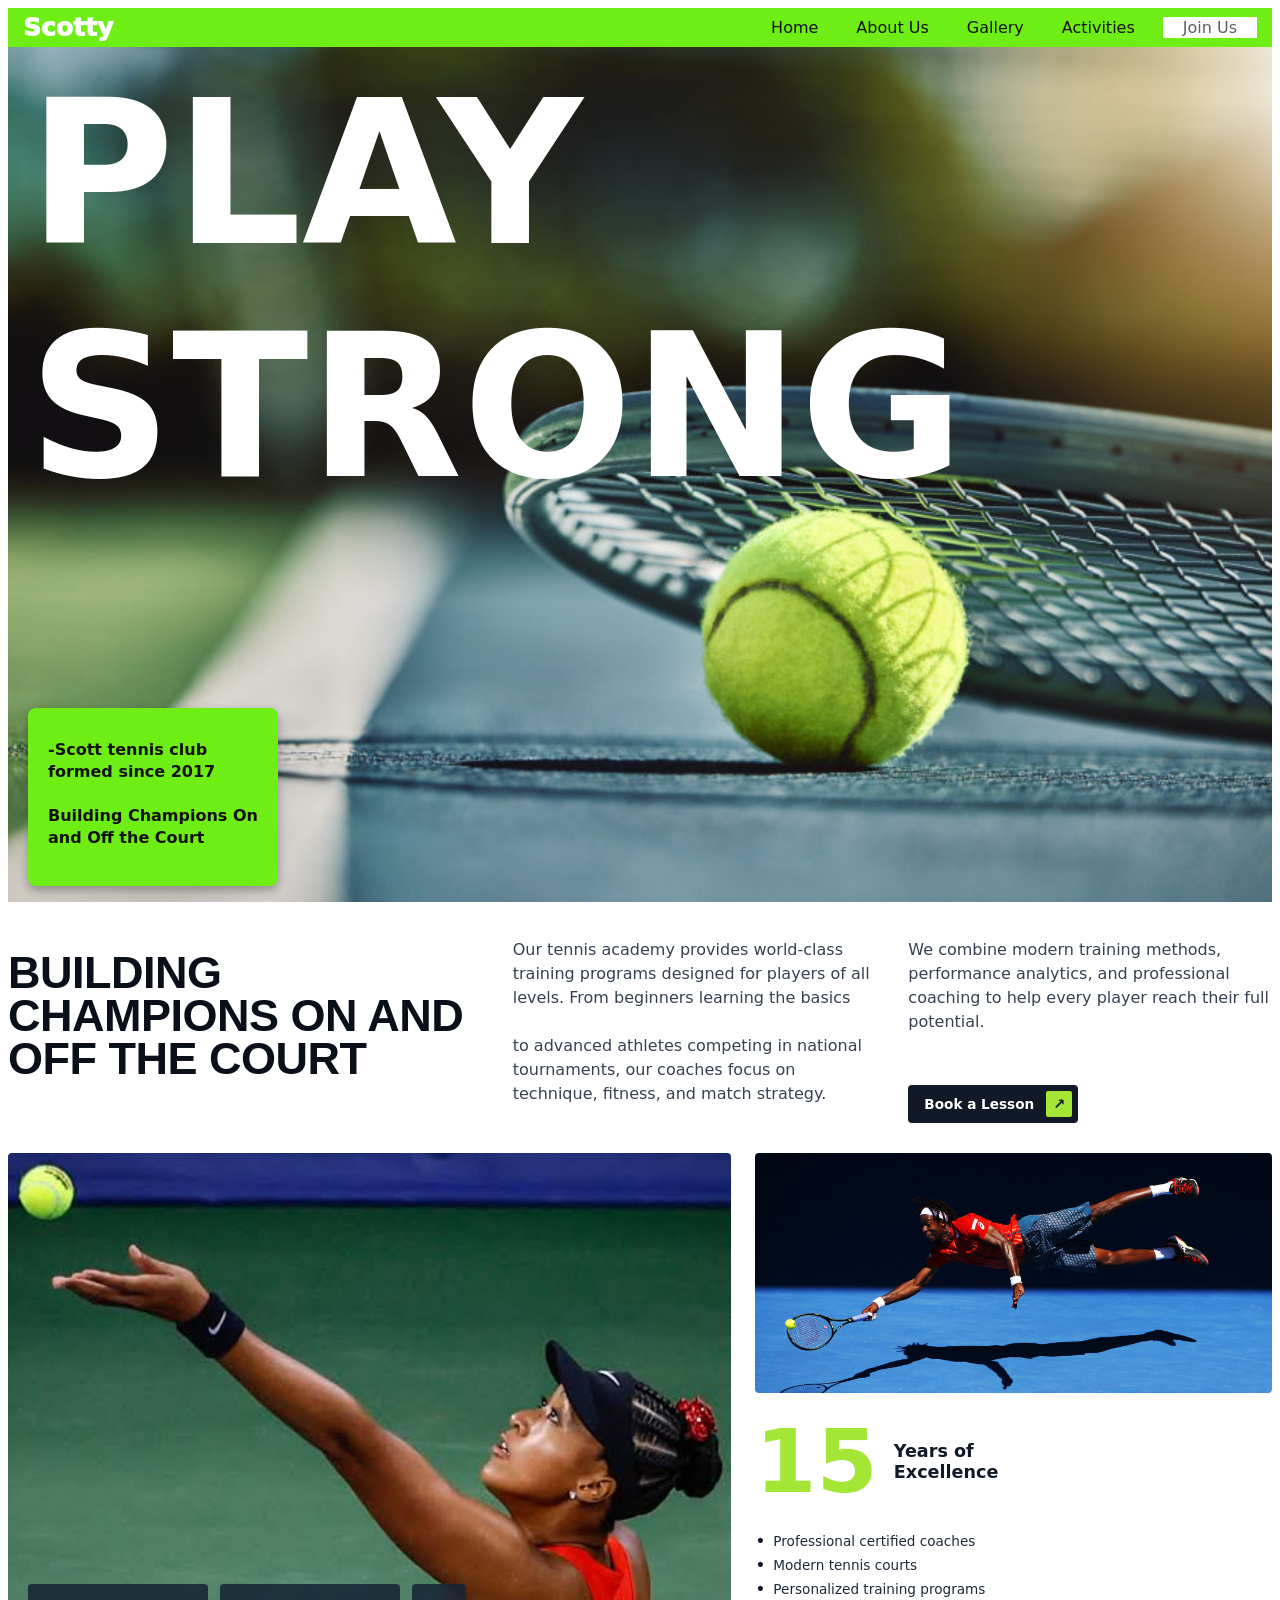
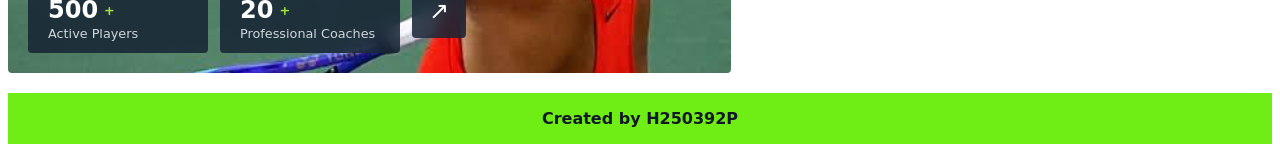
==== home.html @ 1ff8cc3b "modified" ====
<!DOCTYPE html>
<html lang="en">
<head>
    <meta charset="UTF-8">
    <meta name="viewport" content="width=device-width, initial-scale=1.0">
    <title>Tennis Mini Project</title>
    <link rel="stylesheet" href="style.css">
</head>
<body>
    <header class="site-header">
        <div class="brand">
            <span style="color: white;font-weight: 1000;font-size: 25px;">Scotty</span>
        </div>
        <nav class="nav">
            <a href="home.html">Home</a>
            <a href="/components/about.html">About Us</a>
            <a href="/components/gallery.html">Gallery</a>
            <a href="/components/activities.html">Activities</a>
            <a href="/components/join.html" style="background: white;color:#606060;padding: 1px 20px;">Join Us</a>
        </nav>
    </header>
    <section class="hero">
     <h1 style="font-size:200px;margin-top: 10px;">PLAY STRONG</h1><br>
    <div class="hero-div">
        <p>-Scott tennis club formed since 2017</p>
        <h4>Building Champions On and Off the Court</h4>
    </div>
    </section>

    <div class="container"> 
     
    
    <header class="header"> 
      <div class="title-column"> 
        <h1 class="main-title">BUILDING CHAMPIONS ON AND OFF THE COURT</h1> 
      </div> 
      <div class="text-column"> 
        <p style="font-size: medium;">Our tennis academy provides world-class training programs designed for players of 
all levels. From beginners learning the basics <br><br> to advanced athletes competing in national 
tournaments, our coaches focus on technique, fitness, and match strategy.</p> 
      </div> 
      <div class="cta-column"> 
        <p style="font-size: medium;">We combine modern training methods, performance analytics, and professional 
coaching to help every player reach their full potential.</p> <br>
        <a href="#" class="btn-cta"> 
          Book a Lesson 
          <span class="btn-icon">↗</span> 
        </a> 
      </div> 
    </header> 
 
   
    <main class="content-grid"> 
       
      <!-- Left Large Banner Card --> 
      <div class="main-card"> 
        <img 
src="/gallery/image2.jpeg" alt="Tennis Player Overhead Shot" class="main-img"> 
         
       
        <div class="overlay-stats"> 
          <div class="stat-badge"> 
            <div class="stat-number">500<span class="accent-symbol">+</span></div> 
            <div class="stat-label">Active Players</div> 
          </div> 
 
          <div class="stat-badge"> 
            <div class="stat-number">20<span class="accent-symbol">+</span></div> 
            <div class="stat-label">Professional Coaches</div> 
          </div> 
 
          <a href="#" class="arrow-badge" aria-label="Explore Details"> 
            ↗ 
          </a> 
        </div> 
      </div> 
 
    
      <div class="right-column"> 
         
      
        <div class="secondary-card"> 
          <img 
src="/gallery/image5.jpeg" alt="Male Tennis Player Action" class="secondary-img"> 
        </div> 
 
      
        <div class="info-card"> 
          <div class="experience-block"> 
            <span class="big-number">15</span> 
            <div class="experience-label"> 
              <span>Years of</span> 
              <span>Excellence</span> 
            </div> 
          </div> 
 
          <ul class="feature-list"> 
            <li>Professional certified coaches</li> 
            <li>Modern tennis courts</li> 
            <li>Personalized training programs</li> 
          </ul> 
        </div> 
 
      </div> 
 
    </main> 
 
  </div>
   <footer style="background: #6fee15 ;padding: 0.2px;">
    <p style="text-align: center;font-weight: bolder;">Created by H250392P</p>
   </footer>
</body>
</html>
---- style.css ----
*{box-sizing: border-box; }

body{
    font-family: system-ui, -apple-system, BlinkMacSystemFont, 'Segoe UI', Roboto, Oxygen, Ubuntu, Cantarell, 'Open Sans', 'Helvetica Neue', sans-serif;
    background: #FFFFFF;color: #111827;

.site-header{display:flex;justify-content: space-between;align-items: center;gap: 20px;padding: 5px 15px;background: #6fee15;position: sticky;top: 0;z-index: 50;}

.nav{display: flex;gap: 18px;align-items: center;}
.nav a{text-decoration: none;transition: all .18s;padding: 2px 10px;color: #111111;}
.nav a:hover{background: #E5E5E5;}
.nav a:active{background: #E4E6F1;}

.hero{
    background-image:url('gallery/tennis-ball-racket-and-court-ground-with-mockup-space-blurred-background-or-outdoor-sunshine.jpg');
    background-size: cover;background-position: center;background-repeat: no-repeat;height: 95vh;
    flex-direction: column;
    color: #FFFFFF;justify-content: space-between;display: flex;padding: 0 20px;
}
.hero-div{
    background:#6fee15;color: #111111;width: 250px;padding: 15px 20px;border-radius: 8px;box-shadow: 0 4px 10px rgba(0,0,0,0.3);
    font-weight:bold;line-height: 1.4;margin-bottom: 60px;
}

.container { 
   width: 100%; margin-bottom: 20px;margin-top: 20px;
} 
 

.header { 
  display: grid; grid-template-columns: 1.3fr 1fr 1fr; gap: 32px; margin-bottom: 30px; align-items: start; 
} 
 
.main-title { 
  font-family: 'Oswald', sans-serif; font-size: 45px; line-height: 0.95; font-weight: 700; text-transform: uppercase; color: #0b0f19; letter-spacing: -0.5px; 
} 
 
.text-column p,  
.cta-column p { 
  font-size: 0.85rem; line-height: 1.5; color: #374151; 
} 
 
.cta-column { 
  display: flex; flex-direction: column; align-items: flex-start; 
} 
 
.btn-cta { 
  display: inline-flex;  align-items: center;  gap: 12px;  background-color: #111827;color: #ffffff;text-decoration: none;font-size: 0.85rem;font-weight: 600;padding: 6px 6px 6px 16px;border-radius: 4px; 
  margin-top: 16px; 
  transition: background-color 0.2s ease; 
} 
 
.btn-cta:hover { 
  background-color: #1f2937; 
} 
 
.btn-icon { 
  background-color: #a3e635;color: #111827;width: 26px;height: 26px;display: flex;align-items: center; 
  justify-content: center;border-radius: 2px;font-size: 0.9rem;font-weight: bold; 
} 
 

.content-grid { 
  display: grid;grid-template-columns: 1.4fr 1fr;gap: 24px; 
} 
 
.main-card { 
  position: relative;width: 100%;height: 520px;border-radius: 4px;overflow: hidden; 
} 
 
.main-img { 
  width: 100%;height: 100%;object-fit: cover;object-position: center 20%; 
} 
 

.overlay-stats { 
  position: absolute;bottom: 20px;left: 20px;right: 20px;display: flex;gap: 12px; 
} 
 
.stat-badge { 
  background: rgba(22, 36, 52, 0.85);backdrop-filter: blur(8px); padding: 12px 20px;border-radius: 4px;color: #ffffff;min-width: 180px; 
} 
 
.stat-number { 
  font-size: 1.5rem;font-weight: 700;display: flex;align-items: center;gap: 6px; 
} 
 
.accent-symbol { 
  color: #a3e635;font-size: 0.8rem; 
} 
 
.stat-label { 
  font-size: 0.8rem;color: #d1d5db;margin-top: 2px; 
} 
 
.arrow-badge { 
  background: rgba(22, 36, 52, 0.85);backdrop-filter: blur(8px);color: #ffffff;width: 54px;height: 54px;border-radius: 4px;display: flex; 
  align-items: center;justify-content: center;font-size: 1.5rem;text-decoration: none;transition: transform 0.2s ease, background-color 0.2s ease; 
} 
 
.arrow-badge:hover { 
  background: rgba(22, 36, 52, 1); 
  transform: translateY(-2px); 
} 
 
/* Right Column */ 
.right-column { 
  display: flex;flex-direction: column;gap: 24px; 
} 
 
/* Secondary Top Image Card */ 
.secondary-card {
  width: 100%;height: 240px;border-radius: 4px;overflow: hidden; 
} 
 
.secondary-img { 
  width: 100%;height: 100%;object-fit: cover; 
} 
 
/* Info & Years Card */ 
.info-card { 
  display: flex;flex-direction: column;justify-content: center;padding: 10px 0; 
} 
 
.experience-block { 
  display: flex;align-items: center;gap: 16px;margin-bottom: 20px; 
} 
 
.big-number { 
  font-size: 5.5rem;font-weight: 800;line-height: 0.8;color: #a3e635; 
} 
 
.experience-label { 
  display: flex;flex-direction: column;font-size: 1.1rem;font-weight: 700;color: #111827;line-height: 1.2; 
} 
 
.feature-list { 
  list-style: none; 
  padding-left: 0; 
} 
 
.feature-list li { 
  position: relative;padding-left: 18px;font-size: 0.85rem;color: #1f2937;margin-bottom: 8px; font-weight: 500; 
} 
 
.feature-list li::before { 
  content: "•"; 
  position: absolute; 
  left: 0; 
  color: #111827; 
  font-size: 1.1rem; 
  line-height: 1; 
} 
 

@media (max-width: 960px) { 
  .header { 
    grid-template-columns: 1fr; 
    gap: 16px; 
  } 
 
  .main-title { 
    font-size: 2.5rem; 
  } 
 
  .content-grid { 
    grid-template-columns: 1fr; 
  } 
 
  .main-card { 
    height: 420px; 
  } 
} 
 

@media (max-width: 600px) { 
  body { 
    padding: 20px 12px; 
  } 
 
  .main-title { 
    font-size: 2.1rem; 
  } 
 
  .overlay-stats { 
    flex-wrap: wrap; 
    bottom: 12px; 
    left: 12px; 
    right: 12px; 
  } 
 
  .stat-badge { 
    min-width: unset; 
    flex: 1; 
    padding: 8px 12px; 
  } 
 
  .stat-number { 
    font-size: 1.2rem; 
  } 
 
  .stat-label { 
    font-size: 0.7rem; 
  } 
 
  .arrow-badge { 
    width: 44px; 
    height: 44px; 
    font-size: 1.2rem; 
  } 
 
  .big-number { 
    font-size: 4rem; 
  } 
}
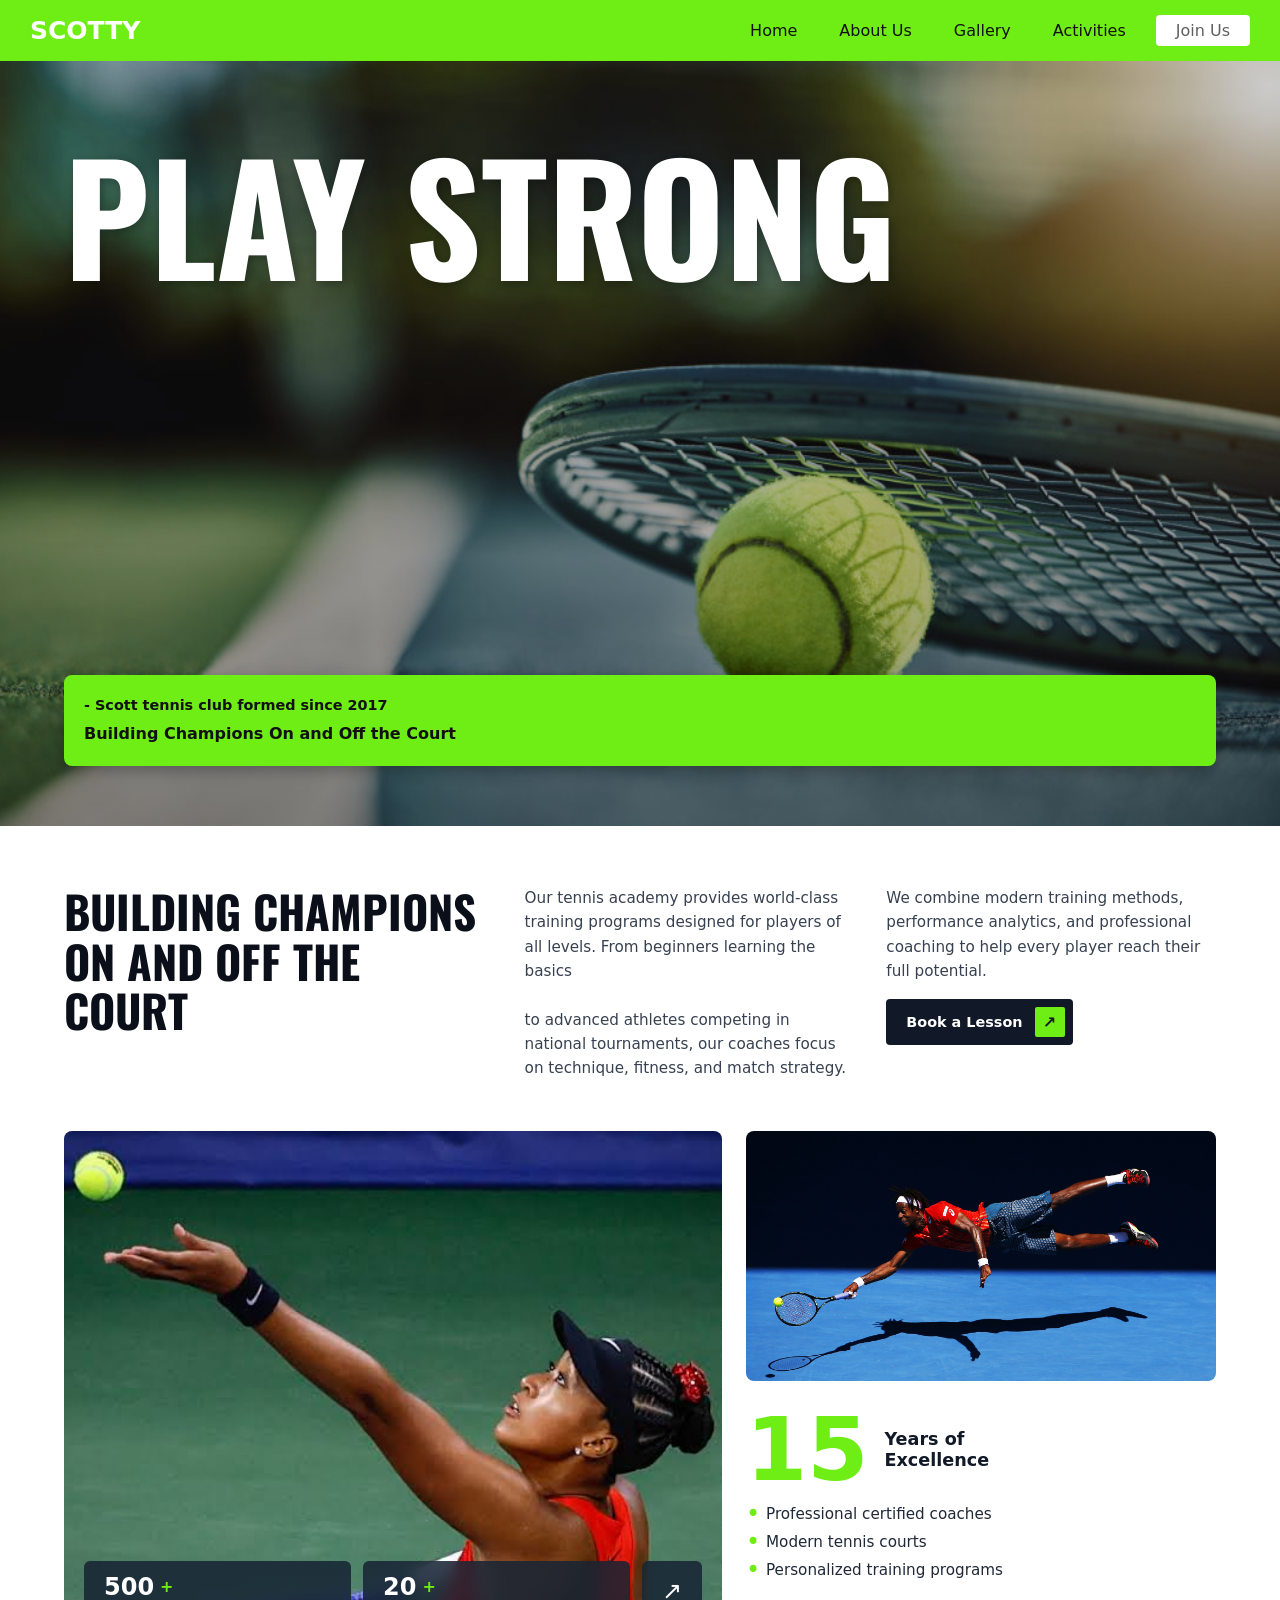
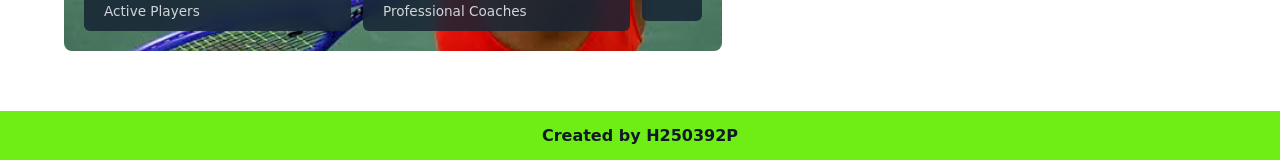
==== commit cefef29c: "modified" ====
--- a/home.html
+++ b/home.html
@@ -5,109 +5,115 @@
     <meta name="viewport" content="width=device-width, initial-scale=1.0">
     <title>Tennis Mini Project</title>
     <link rel="stylesheet" href="style.css">
+    <!-- Added Google Fonts for a cleaner look -->
+    <link href="https://fonts.googleapis.com/css2?family=Oswald:wght@700&display=swap" rel="stylesheet">
 </head>
 <body>
+    <!-- HEADER -->
     <header class="site-header">
         <div class="brand">
-            <span style="color: white;font-weight: 1000;font-size: 25px;">Scotty</span>
+            <span>Scotty</span>
         </div>
-        <nav class="nav">
+        
+        <!-- Hamburger Menu Icon -->
+        <div class="menu-toggle" id="mobile-menu">
+            <span class="bar"></span>
+            <span class="bar"></span>
+            <span class="bar"></span>
+        </div>
+
+        <nav class="nav" id="nav-menu">
             <a href="home.html">Home</a>
             <a href="/components/about.html">About Us</a>
             <a href="/components/gallery.html">Gallery</a>
             <a href="/components/activities.html">Activities</a>
-            <a href="/components/join.html" style="background: white;color:#606060;padding: 1px 20px;">Join Us</a>
+            <a href="/components/join.html" class="btn-nav-join">Join Us</a>
         </nav>
     </header>
+
+    <!-- HERO SECTION -->
     <section class="hero">
-     <h1 style="font-size:200px;margin-top: 10px;">PLAY STRONG</h1><br>
-    <div class="hero-div">
-        <p>-Scott tennis club formed since 2017</p>
-        <h4>Building Champions On and Off the Court</h4>
-    </div>
+        <h1 class="hero-title">PLAY STRONG</h1>
+        <div class="hero-div">
+            <p>- Scott tennis club formed since 2017</p>
+            <h4>Building Champions On and Off the Court</h4>
+        </div>
     </section>
 
+    <!-- MAIN CONTENT CONTAINER -->
     <div class="container"> 
-     
-    
-    <header class="header"> 
-      <div class="title-column"> 
-        <h1 class="main-title">BUILDING CHAMPIONS ON AND OFF THE COURT</h1> 
-      </div> 
-      <div class="text-column"> 
-        <p style="font-size: medium;">Our tennis academy provides world-class training programs designed for players of 
-all levels. From beginners learning the basics <br><br> to advanced athletes competing in national 
-tournaments, our coaches focus on technique, fitness, and match strategy.</p> 
-      </div> 
-      <div class="cta-column"> 
-        <p style="font-size: medium;">We combine modern training methods, performance analytics, and professional 
-coaching to help every player reach their full potential.</p> <br>
-        <a href="#" class="btn-cta"> 
-          Book a Lesson 
-          <span class="btn-icon">↗</span> 
-        </a> 
-      </div> 
-    </header> 
+        <header class="header"> 
+            <div class="title-column"> 
+                <h1 class="main-title">BUILDING CHAMPIONS ON AND OFF THE COURT</h1> 
+            </div> 
+            <div class="text-column"> 
+                <p>Our tennis academy provides world-class training programs designed for players of all levels. From beginners learning the basics <br><br> to advanced athletes competing in national tournaments, our coaches focus on technique, fitness, and match strategy.</p> 
+            </div> 
+            <div class="cta-column"> 
+                <p>We combine modern training methods, performance analytics, and professional coaching to help every player reach their full potential.</p>
+                <a href="#" class="btn-cta"> 
+                    Book a Lesson 
+                    <span class="btn-icon">↗</span> 
+                </a> 
+            </div> 
+        </header> 
  
-   
-    <main class="content-grid"> 
-       
-      <!-- Left Large Banner Card --> 
-      <div class="main-card"> 
-        <img 
-src="/gallery/image2.jpeg" alt="Tennis Player Overhead Shot" class="main-img"> 
-         
-       
-        <div class="overlay-stats"> 
-          <div class="stat-badge"> 
-            <div class="stat-number">500<span class="accent-symbol">+</span></div> 
-            <div class="stat-label">Active Players</div> 
-          </div> 
+        <main class="content-grid"> 
+            <!-- Left Large Banner Card --> 
+            <div class="main-card"> 
+                <img src="/gallery/image2.jpeg" alt="Tennis Player Overhead Shot" class="main-img"> 
+                
+                <div class="overlay-stats"> 
+                    <div class="stat-badge"> 
+                        <div class="stat-number">500<span class="accent-symbol">+</span></div> 
+                        <div class="stat-label">Active Players</div> 
+                    </div> 
+                    <div class="stat-badge"> 
+                        <div class="stat-number">20<span class="accent-symbol">+</span></div> 
+                        <div class="stat-label">Professional Coaches</div> 
+                    </div> 
+                    <a href="#" class="arrow-badge" aria-label="Explore Details">↗</a> 
+                </div> 
+            </div> 
  
-          <div class="stat-badge"> 
-            <div class="stat-number">20<span class="accent-symbol">+</span></div> 
-            <div class="stat-label">Professional Coaches</div> 
-          </div> 
- 
-          <a href="#" class="arrow-badge" aria-label="Explore Details"> 
-            ↗ 
-          </a> 
-        </div> 
-      </div> 
- 
-    
-      <div class="right-column"> 
-         
-      
-        <div class="secondary-card"> 
-          <img 
-src="/gallery/image5.jpeg" alt="Male Tennis Player Action" class="secondary-img"> 
-        </div> 
- 
-      
-        <div class="info-card"> 
-          <div class="experience-block"> 
-            <span class="big-number">15</span> 
-            <div class="experience-label"> 
-              <span>Years of</span> 
-              <span>Excellence</span> 
+            <!-- Right Column --> 
+            <div class="right-column"> 
+                <div class="secondary-card"> 
+                    <img src="/gallery/image5.jpeg" alt="Male Tennis Player Action" class="secondary-img"> 
+                </div> 
+                
+                <div class="info-card"> 
+                    <div class="experience-block"> 
+                        <span class="big-number">15</span> 
+                        <div class="experience-label"> 
+                            <span>Years of</span> 
+                            <span>Excellence</span> 
+                        </div> 
+                    </div> 
+                    <ul class="feature-list"> 
+                        <li>Professional certified coaches</li> 
+                        <li>Modern tennis courts</li> 
+                        <li>Personalized training programs</li> 
+                    </ul> 
+                </div> 
             </div> 
-          </div> 
- 
-          <ul class="feature-list"> 
-            <li>Professional certified coaches</li> 
-            <li>Modern tennis courts</li> 
-            <li>Personalized training programs</li> 
-          </ul> 
-        </div> 
- 
-      </div> 
- 
-    </main> 
- 
-  </div>
-   <footer style="background: #6fee15 ;padding: 0.2px;">
-    <p style="text-align: center;font-weight: bolder;">Created by H250392P</p>
-   </footer>
+        </main> 
+    </div>
+
+    <!-- FOOTER -->
+    <footer class="site-footer">
+        <p>Created by H250392P</p>
+    </footer>
+
+    <!-- JavaScript for Mobile Menu Toggle -->
+    <script>
+        const menuToggle = document.getElementById('mobile-menu');
+        const navMenu = document.getElementById('nav-menu');
+
+        menuToggle.addEventListener('click', () => {
+            menuToggle.classList.toggle('active');
+            navMenu.classList.toggle('active');
+        });
+    </script>
 </body>
 </html>
--- a/style.css
+++ b/style.css
@@ -1,215 +1,446 @@
-*{box-sizing: border-box; }
-
-body{
+/* --- BASE & RESET --- */
+* {
+    box-sizing: border-box;
+    margin: 0;
+    padding: 0;
+}
+
+body {
     font-family: system-ui, -apple-system, BlinkMacSystemFont, 'Segoe UI', Roboto, Oxygen, Ubuntu, Cantarell, 'Open Sans', 'Helvetica Neue', sans-serif;
-    background: #FFFFFF;color: #111827;
-
-.site-header{display:flex;justify-content: space-between;align-items: center;gap: 20px;padding: 5px 15px;background: #6fee15;position: sticky;top: 0;z-index: 50;}
-
-.nav{display: flex;gap: 18px;align-items: center;}
-.nav a{text-decoration: none;transition: all .18s;padding: 2px 10px;color: #111111;}
-.nav a:hover{background: #E5E5E5;}
-.nav a:active{background: #E4E6F1;}
-
-.hero{
-    background-image:url('gallery/tennis-ball-racket-and-court-ground-with-mockup-space-blurred-background-or-outdoor-sunshine.jpg');
-    background-size: cover;background-position: center;background-repeat: no-repeat;height: 95vh;
+    background: #FFFFFF;
+    color: #111827;
+    overflow-x: hidden;
+}
+
+/* --- HEADER & NAVIGATION --- */
+.site-header {
+    display: flex;
+    justify-content: space-between;
+    align-items: center;
+    padding: 15px 30px;
+    background: #6fee15;
+    position: sticky;
+    top: 0;
+    z-index: 1000;
+}
+
+.brand span {
+    color: white;
+    font-weight: 900;
+    font-size: 25px;
+    text-transform: uppercase;
+}
+
+.nav {
+    display: flex;
+    gap: 18px;
+    align-items: center;
+}
+
+.nav a {
+    text-decoration: none;
+    transition: all .2s;
+    padding: 6px 12px;
+    color: #111111;
+    border-radius: 4px;
+    font-weight: 500;
+}
+
+.nav a:hover {
+    background: rgba(255, 255, 255, 0.4);
+}
+
+.btn-nav-join {
+    background: white !important;
+    color: #606060 !important;
+    padding: 6px 20px !important;
+    border-radius: 20px;
+    font-weight: bold;
+}
+
+/* --- MOBILE MENU TOGGLE (Hamburger) --- */
+.menu-toggle {
+    display: none;
     flex-direction: column;
-    color: #FFFFFF;justify-content: space-between;display: flex;padding: 0 20px;
-}
-.hero-div{
-    background:#6fee15;color: #111111;width: 250px;padding: 15px 20px;border-radius: 8px;box-shadow: 0 4px 10px rgba(0,0,0,0.3);
-    font-weight:bold;line-height: 1.4;margin-bottom: 60px;
-}
-
+    cursor: pointer;
+    gap: 5px;
+    z-index: 1001;
+}
+
+.menu-toggle .bar {
+    width: 25px;
+    height: 3px;
+    background-color: white;
+    transition: all 0.3s ease-in-out;
+}
+
+/* --- HERO SECTION --- */
+.hero {
+    background-image: linear-gradient(rgba(0,0,0,0.2), rgba(0,0,0,0.4)), url('gallery/tennis-ball-racket-and-court-ground-with-mockup-space-blurred-background-or-outdoor-sunshine.jpg');
+    background-size: cover;
+    background-position: center;
+    background-repeat: no-repeat;
+    height: 85vh;
+    min-height: 500px;
+    display: flex;
+    flex-direction: column;
+    justify-content: space-between;
+    padding: 40px 5%;
+    color: #FFFFFF;
+}
+
+.hero-title {
+    /* clamp() makes the font HUGE on desktop but scales down perfectly for mobile */
+    font-size: clamp(4rem, 12vw, 150px); 
+    margin-top: 5vh;
+    line-height: 0.9;
+    font-family: 'Oswald', sans-serif;
+    text-shadow: 2px 2px 10px rgba(0,0,0,0.3);
+}
+
+.hero-div {
+    background: #6fee15;
+    color: #111111;
+    
+    width: 100%;
+    padding: 20px;
+    border-radius: 8px;
+    box-shadow: 0 4px 15px rgba(0,0,0,0.3);
+    font-weight: bold;
+    line-height: 1.5;
+    margin-bottom: 20px;
+}
+
+.hero-div p {
+    font-size: 0.9rem;
+    margin-bottom: 5px;
+}
+
+/* --- MAIN CONTENT CONTAINER --- */
 .container { 
-   width: 100%; margin-bottom: 20px;margin-top: 20px;
-} 
- 
+    width: 90%; 
+   
+    margin: 60px auto;
+} 
 
 .header { 
-  display: grid; grid-template-columns: 1.3fr 1fr 1fr; gap: 32px; margin-bottom: 30px; align-items: start; 
+    display: grid; 
+    grid-template-columns: 1.3fr 1fr 1fr; 
+    gap: 32px; 
+    margin-bottom: 50px; 
+    align-items: start; 
 } 
  
 .main-title { 
-  font-family: 'Oswald', sans-serif; font-size: 45px; line-height: 0.95; font-weight: 700; text-transform: uppercase; color: #0b0f19; letter-spacing: -0.5px; 
-} 
- 
-.text-column p,  
-.cta-column p { 
-  font-size: 0.85rem; line-height: 1.5; color: #374151; 
+    font-family: 'Oswald', sans-serif; 
+    font-size: clamp(30px, 4vw, 45px); 
+    line-height: 1.1; 
+    font-weight: 700; 
+    text-transform: uppercase; 
+    color: #0b0f19; 
+} 
+ 
+.text-column p, .cta-column p { 
+    font-size: 0.95rem; 
+    line-height: 1.6; 
+    color: #374151; 
 } 
  
 .cta-column { 
-  display: flex; flex-direction: column; align-items: flex-start; 
+    display: flex; 
+    flex-direction: column; 
+    align-items: flex-start; 
 } 
  
 .btn-cta { 
-  display: inline-flex;  align-items: center;  gap: 12px;  background-color: #111827;color: #ffffff;text-decoration: none;font-size: 0.85rem;font-weight: 600;padding: 6px 6px 6px 16px;border-radius: 4px; 
-  margin-top: 16px; 
-  transition: background-color 0.2s ease; 
+    display: inline-flex;  
+    align-items: center;  
+    gap: 12px;  
+    background-color: #111827;
+    color: #ffffff;
+    text-decoration: none;
+    font-size: 0.9rem;
+    font-weight: 600;
+    padding: 8px 8px 8px 20px;
+    border-radius: 4px; 
+    margin-top: 16px; 
+    transition: background-color 0.2s ease; 
 } 
  
 .btn-cta:hover { 
-  background-color: #1f2937; 
+    background-color: #1f2937; 
 } 
  
 .btn-icon { 
-  background-color: #a3e635;color: #111827;width: 26px;height: 26px;display: flex;align-items: center; 
-  justify-content: center;border-radius: 2px;font-size: 0.9rem;font-weight: bold; 
-} 
- 
-
+    background-color: #6fee15;
+    color: #111827;
+    width: 30px;
+    height: 30px;
+    display: flex;
+    align-items: center; 
+    justify-content: center;
+    border-radius: 2px;
+    font-size: 1rem;
+    font-weight: bold; 
+} 
+
+/* --- GRID IMAGES & STATS --- */
 .content-grid { 
-  display: grid;grid-template-columns: 1.4fr 1fr;gap: 24px; 
+    display: grid;
+    grid-template-columns: 1.4fr 1fr;
+    gap: 24px; 
 } 
  
 .main-card { 
-  position: relative;width: 100%;height: 520px;border-radius: 4px;overflow: hidden; 
+    position: relative;
+    width: 100%;
+    height: 520px;
+    border-radius: 8px;
+    overflow: hidden; 
 } 
  
 .main-img { 
-  width: 100%;height: 100%;object-fit: cover;object-position: center 20%; 
-} 
- 
-
+    width: 100%;
+    height: 100%;
+    object-fit: cover;
+    object-position: center 20%; 
+} 
+ 
 .overlay-stats { 
-  position: absolute;bottom: 20px;left: 20px;right: 20px;display: flex;gap: 12px; 
+    position: absolute;
+    bottom: 20px;
+    left: 20px;
+    right: 20px;
+    display: flex;
+    flex-wrap: wrap;
+    gap: 12px; 
 } 
  
 .stat-badge { 
-  background: rgba(22, 36, 52, 0.85);backdrop-filter: blur(8px); padding: 12px 20px;border-radius: 4px;color: #ffffff;min-width: 180px; 
+    background: rgba(22, 36, 52, 0.85);
+    backdrop-filter: blur(8px); 
+    padding: 12px 20px;
+    border-radius: 6px;
+    color: #ffffff;
+    flex: 1;
+    min-width: 140px; 
 } 
  
 .stat-number { 
-  font-size: 1.5rem;font-weight: 700;display: flex;align-items: center;gap: 6px; 
+    font-size: 1.5rem;
+    font-weight: 700;
+    display: flex;
+    align-items: center;
+    gap: 6px; 
 } 
  
 .accent-symbol { 
-  color: #a3e635;font-size: 0.8rem; 
+    color: #6fee15;
+    font-size: 1rem; 
 } 
  
 .stat-label { 
-  font-size: 0.8rem;color: #d1d5db;margin-top: 2px; 
+    font-size: 0.85rem;
+    color: #d1d5db;
+    margin-top: 2px; 
 } 
  
 .arrow-badge { 
-  background: rgba(22, 36, 52, 0.85);backdrop-filter: blur(8px);color: #ffffff;width: 54px;height: 54px;border-radius: 4px;display: flex; 
-  align-items: center;justify-content: center;font-size: 1.5rem;text-decoration: none;transition: transform 0.2s ease, background-color 0.2s ease; 
+    background: rgba(22, 36, 52, 0.85);
+    backdrop-filter: blur(8px);
+    color: #ffffff;
+    width: 60px;
+    height: 60px;
+    border-radius: 6px;
+    display: flex; 
+    align-items: center;
+    justify-content: center;
+    font-size: 1.5rem;
+    text-decoration: none;
+    transition: all 0.2s ease; 
 } 
  
 .arrow-badge:hover { 
-  background: rgba(22, 36, 52, 1); 
-  transform: translateY(-2px); 
-} 
- 
-/* Right Column */ 
+    background: rgba(22, 36, 52, 1); 
+    transform: translateY(-2px); 
+} 
+ 
 .right-column { 
-  display: flex;flex-direction: column;gap: 24px; 
-} 
- 
-/* Secondary Top Image Card */ 
+    display: flex;
+    flex-direction: column;
+    gap: 24px; 
+} 
+ 
 .secondary-card {
-  width: 100%;height: 240px;border-radius: 4px;overflow: hidden; 
+    width: 100%;
+    height: 250px;
+    border-radius: 8px;
+    overflow: hidden; 
 } 
  
 .secondary-img { 
-  width: 100%;height: 100%;object-fit: cover; 
-} 
- 
-/* Info & Years Card */ 
+    width: 100%;
+    height: 100%;
+    object-fit: cover; 
+} 
+ 
 .info-card { 
-  display: flex;flex-direction: column;justify-content: center;padding: 10px 0; 
+    display: flex;
+    flex-direction: column;
+    justify-content: center;
+    padding: 10px 0; 
 } 
  
 .experience-block { 
-  display: flex;align-items: center;gap: 16px;margin-bottom: 20px; 
+    display: flex;
+    align-items: center;
+    gap: 16px;
+    margin-bottom: 20px; 
 } 
  
 .big-number { 
-  font-size: 5.5rem;font-weight: 800;line-height: 0.8;color: #a3e635; 
+    font-size: 5.5rem;
+    font-weight: 800;
+    line-height: 0.8;
+    color: #6fee15; 
 } 
  
 .experience-label { 
-  display: flex;flex-direction: column;font-size: 1.1rem;font-weight: 700;color: #111827;line-height: 1.2; 
+    display: flex;
+    flex-direction: column;
+    font-size: 1.1rem;
+    font-weight: 700;
+    color: #111827;
+    line-height: 1.2; 
 } 
  
 .feature-list { 
-  list-style: none; 
-  padding-left: 0; 
+    list-style: none; 
 } 
  
 .feature-list li { 
-  position: relative;padding-left: 18px;font-size: 0.85rem;color: #1f2937;margin-bottom: 8px; font-weight: 500; 
+    position: relative;
+    padding-left: 20px;
+    font-size: 0.95rem;
+    color: #1f2937;
+    margin-bottom: 10px; 
+    font-weight: 500; 
 } 
  
 .feature-list li::before { 
-  content: "•"; 
-  position: absolute; 
-  left: 0; 
-  color: #111827; 
-  font-size: 1.1rem; 
-  line-height: 1; 
-} 
- 
-
+    content: "•"; 
+    position: absolute; 
+    left: 0; 
+    color: #6fee15; 
+    font-size: 1.5rem; 
+    line-height: 0.8; 
+} 
+
+/* --- FOOTER --- */
+.site-footer {
+    background: #6fee15;
+    padding: 15px;
+    margin-top: 40px;
+}
+.site-footer p {
+    text-align: center;
+    font-weight: bolder;
+    color: #111827;
+}
+
+/* --- RESPONSIVE MEDIA QUERIES --- */
+
+/* Tablets & Small Desktops */
 @media (max-width: 960px) { 
-  .header { 
-    grid-template-columns: 1fr; 
-    gap: 16px; 
-  } 
- 
-  .main-title { 
-    font-size: 2.5rem; 
-  } 
- 
-  .content-grid { 
-    grid-template-columns: 1fr; 
-  } 
- 
-  .main-card { 
-    height: 420px; 
-  } 
-} 
- 
-
-@media (max-width: 600px) { 
-  body { 
-    padding: 20px 12px; 
-  } 
- 
-  .main-title { 
-    font-size: 2.1rem; 
-  } 
- 
-  .overlay-stats { 
-    flex-wrap: wrap; 
-    bottom: 12px; 
-    left: 12px; 
-    right: 12px; 
-  } 
- 
-  .stat-badge { 
-    min-width: unset; 
-    flex: 1; 
-    padding: 8px 12px; 
-  } 
- 
-  .stat-number { 
-    font-size: 1.2rem; 
-  } 
- 
-  .stat-label { 
-    font-size: 0.7rem; 
-  } 
- 
-  .arrow-badge { 
-    width: 44px; 
-    height: 44px; 
-    font-size: 1.2rem; 
-  } 
- 
-  .big-number { 
-    font-size: 4rem; 
-  } 
-} +    .header { 
+        grid-template-columns: 1fr; 
+        gap: 20px; 
+    } 
+    .content-grid { 
+        grid-template-columns: 1fr; 
+    } 
+    .main-card { 
+        height: 450px; 
+    } 
+} 
+
+/* Mobile Devices */
+@media (max-width: 768px) { 
+    .menu-toggle {
+        display: flex; /* Show Hamburger */
+    }
+
+    .nav {
+        position: absolute;
+        top: 100%;
+        left: 0;
+        width: 100%;
+        background: #6fee15;
+        flex-direction: column;
+        padding: 20px 0;
+        box-shadow: 0 10px 15px rgba(0,0,0,0.1);
+        
+        /* Animation properties */
+        opacity: 0;
+        visibility: hidden;
+        transform: translateY(-20px);
+        transition: all 0.3s ease-in-out;
+    }
+
+    /* When active class is added via JavaScript */
+    .nav.active {
+        opacity: 1;
+        visibility: visible;
+        transform: translateY(0);
+    }
+
+    .nav a {
+        width: 100%;
+        text-align: center;
+        padding: 15px;
+        font-size: 1.1rem;
+    }
+
+    .nav .btn-nav-join {
+        width: auto;
+        margin-top: 10px;
+    }
+
+    /* Hamburger Animation */
+    .menu-toggle.active .bar:nth-child(1) { transform: translateY(8px) rotate(45deg); }
+    .menu-toggle.active .bar:nth-child(2) { opacity: 0; }
+    .menu-toggle.active .bar:nth-child(3) { transform: translateY(-8px) rotate(-45deg); }
+    
+    .hero {
+        align-items: center;
+        text-align: center;
+    }
+    
+    .hero-div {
+        margin: 0 auto 20px auto;
+    }
+
+    .overlay-stats { 
+        bottom: 12px; 
+        left: 12px; 
+        right: 12px; 
+    } 
+
+    .stat-badge { 
+        padding: 10px; 
+    } 
+
+    .stat-number { 
+        font-size: 1.2rem; 
+    } 
+
+    .arrow-badge { 
+        width: 44px; 
+        height: 44px; 
+        font-size: 1.2rem; 
+    } 
+    
+    .big-number { 
+        font-size: 4rem; 
+    } 
+}
